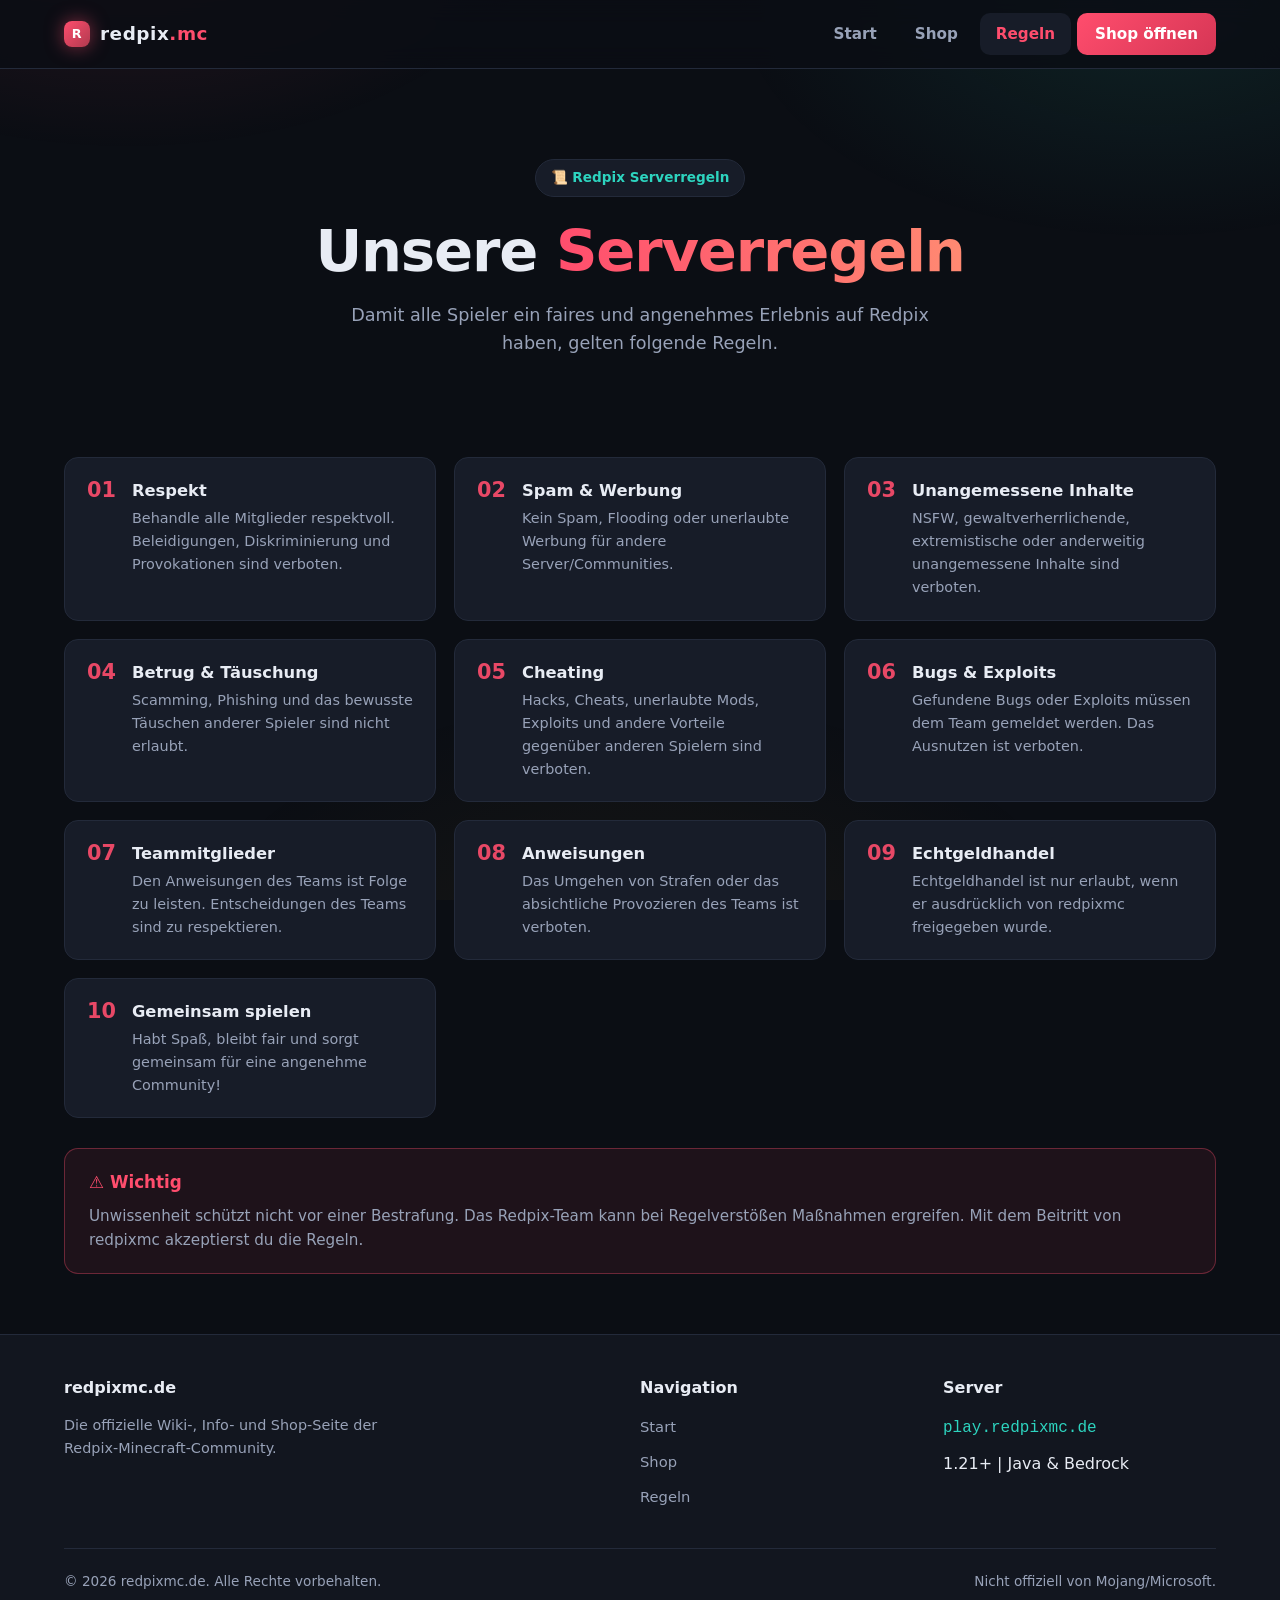
==== regeln.html @ 822d535b "Add files via upload" ====
<!DOCTYPE html>
<html lang="de">
<head>
  <meta charset="UTF-8">
  <meta name="viewport" content="width=device-width, initial-scale=1.0">
  <title>Serverregeln – redpixmc.de</title>
  <meta name="description" content="Die offiziellen Serverregeln der Redpix-Minecraft-Community. Lies die Regeln, bevor du redpixmc.de betrittst.">
  <link rel="stylesheet" href="assets/css/style.css">
  <link rel="icon" href="data:image/svg+xml,<svg xmlns='http://www.w3.org/2000/svg' viewBox='0 0 100 100'><rect width='100' height='100' rx='22' fill='%23ff4d6d'/><text x='50' y='70' font-size='60' text-anchor='middle' fill='white' font-family='Arial' font-weight='bold'>R</text></svg>">
</head>
<body>
  <header class="nav" id="nav-bar"></header>

  <main>
    <section class="hero">
      <div class="container">
        <span class="hero-eyebrow">📜 Redpix Serverregeln</span>
        <h1>Unsere <span class="grad">Serverregeln</span></h1>
        <p class="lead">Damit alle Spieler ein faires und angenehmes Erlebnis auf Redpix haben, gelten folgende Regeln.</p>
      </div>
    </section>

    <section class="section" style="padding-top:0">
      <div class="container">
        <div class="rules-grid">
          <div class="rule">
            <div class="rnum">01</div>
            <div>
              <h3>Respekt</h3>
              <p>Behandle alle Mitglieder respektvoll. Beleidigungen, Diskriminierung und Provokationen sind verboten.</p>
            </div>
          </div>

          <div class="rule">
            <div class="rnum">02</div>
            <div>
              <h3>Spam &amp; Werbung</h3>
              <p>Kein Spam, Flooding oder unerlaubte Werbung für andere Server/Communities.</p>
            </div>
          </div>

          <div class="rule">
            <div class="rnum">03</div>
            <div>
              <h3>Unangemessene Inhalte</h3>
              <p>NSFW, gewaltverherrlichende, extremistische oder anderweitig unangemessene Inhalte sind verboten.</p>
            </div>
          </div>

          <div class="rule">
            <div class="rnum">04</div>
            <div>
              <h3>Betrug &amp; Täuschung</h3>
              <p>Scamming, Phishing und das bewusste Täuschen anderer Spieler sind nicht erlaubt.</p>
            </div>
          </div>

          <div class="rule">
            <div class="rnum">05</div>
            <div>
              <h3>Cheating</h3>
              <p>Hacks, Cheats, unerlaubte Mods, Exploits und andere Vorteile gegenüber anderen Spielern sind verboten.</p>
            </div>
          </div>

          <div class="rule">
            <div class="rnum">06</div>
            <div>
              <h3>Bugs &amp; Exploits</h3>
              <p>Gefundene Bugs oder Exploits müssen dem Team gemeldet werden. Das Ausnutzen ist verboten.</p>
            </div>
          </div>

          <div class="rule">
            <div class="rnum">07</div>
            <div>
              <h3>Teammitglieder</h3>
              <p>Den Anweisungen des Teams ist Folge zu leisten. Entscheidungen des Teams sind zu respektieren.</p>
            </div>
          </div>

          <div class="rule">
            <div class="rnum">08</div>
            <div>
              <h3>Anweisungen</h3>
              <p>Das Umgehen von Strafen oder das absichtliche Provozieren des Teams ist verboten.</p>
            </div>
          </div>

          <div class="rule">
            <div class="rnum">09</div>
            <div>
              <h3>Echtgeldhandel</h3>
              <p>Echtgeldhandel ist nur erlaubt, wenn er ausdrücklich von redpixmc freigegeben wurde.</p>
            </div>
          </div>

          <div class="rule">
            <div class="rnum">10</div>
            <div>
              <h3>Gemeinsam spielen</h3>
              <p>Habt Spaß, bleibt fair und sorgt gemeinsam für eine angenehme Community!</p>
            </div>
          </div>
        </div>

        <div class="rule-warning">
          <h3>⚠️ Wichtig</h3>
          <p>Unwissenheit schützt nicht vor einer Bestrafung. Das Redpix-Team kann bei Regelverstößen Maßnahmen ergreifen. Mit dem Beitritt von redpixmc akzeptierst du die Regeln.</p>
        </div>
      </div>
    </section>
  </main>

  <footer class="footer" id="site-footer"></footer>

  <script src="assets/js/main.js"></script>
</body>
</html>
---- assets/css/style.css ----
:root {
  --bg: #0b0e14;
  --bg-soft: #12161f;
  --bg-card: #171c28;
  --bg-card-hover: #1d2333;
  --border: #232a3a;
  --text: #e8ecf4;
  --text-muted: #98a2b8;
  --primary: #ff4d6d;
  --primary-dark: #d63655;
  --accent: #2dd4bf;
  --gold: #fbbf24;
  --radius: 14px;
  --shadow: 0 8px 30px rgba(0, 0, 0, 0.35);
}

* {
  margin: 0;
  padding: 0;
  box-sizing: border-box;
}

html {
  scroll-behavior: smooth;
}

body {
  font-family: "Segoe UI", system-ui, -apple-system, Roboto, sans-serif;
  background: var(--bg);
  color: var(--text);
  line-height: 1.6;
  min-height: 100vh;
  display: flex;
  flex-direction: column;
  position: relative;
  overflow-x: hidden;
}

body::before {
  content: "";
  position: fixed;
  inset: 0;
  background:
    radial-gradient(700px 400px at 10% -10%, rgba(255, 77, 109, 0.12), transparent 60%),
    radial-gradient(700px 400px at 90% 0%, rgba(45, 212, 191, 0.10), transparent 60%),
    radial-gradient(800px 500px at 50% 110%, rgba(251, 191, 36, 0.06), transparent 60%);
  z-index: -1;
  pointer-events: none;
}

a {
  color: inherit;
  text-decoration: none;
}

img {
  max-width: 100%;
  display: block;
}

.container {
  width: 100%;
  max-width: 1200px;
  margin: 0 auto;
  padding: 0 24px;
}

/* ---------- NAV BAR ---------- */
.nav {
  position: sticky;
  top: 0;
  z-index: 100;
  background: rgba(11, 14, 20, 0.85);
  backdrop-filter: blur(12px);
  border-bottom: 1px solid var(--border);
}

.nav-inner {
  display: flex;
  align-items: center;
  justify-content: space-between;
  height: 68px;
  gap: 16px;
}

.nav-logo {
  display: flex;
  align-items: center;
  gap: 10px;
  font-weight: 800;
  font-size: 1.15rem;
  letter-spacing: 0.03em;
}

.nav-logo .dot {
  width: 26px;
  height: 26px;
  border-radius: 8px;
  background: linear-gradient(135deg, #ff4d6d, #b03a4f);
  box-shadow: 0 0 18px rgba(255, 77, 109, 0.5);
  display: inline-flex;
  align-items: center;
  justify-content: center;
  font-size: 0.8rem;
  color: #fff;
}

.nav-links {
  display: flex;
  gap: 6px;
  align-items: center;
}

.nav-links a {
  padding: 9px 16px;
  border-radius: 10px;
  font-weight: 600;
  font-size: 0.95rem;
  color: var(--text-muted);
  transition: background 0.2s, color 0.2s;
}

.nav-links a:hover,
.nav-links a.active {
  background: var(--bg-card);
  color: var(--text);
}

.nav-links a.active {
  color: var(--primary);
}

.nav-cta {
  background: linear-gradient(135deg, var(--primary), var(--primary-dark)) !important;
  color: #fff !important;
  padding: 9px 18px !important;
}

.nav-cta:hover {
  opacity: 0.9;
  color: #fff !important;
}

.nav-toggle {
  display: none;
  background: none;
  border: 1px solid var(--border);
  color: var(--text);
  font-size: 1.4rem;
  width: 44px;
  height: 44px;
  border-radius: 10px;
  cursor: pointer;
  line-height: 1;
}

/* ---------- HERO ---------- */
.hero {
  text-align: center;
  padding: 90px 0 70px;
}

.hero-eyebrow {
  display: inline-flex;
  align-items: center;
  gap: 8px;
  background: var(--bg-card);
  border: 1px solid var(--border);
  padding: 7px 15px;
  border-radius: 100px;
  font-size: 0.85rem;
  font-weight: 600;
  color: var(--accent);
  margin-bottom: 22px;
}

.hero-eyebrow .pulse {
  width: 8px;
  height: 8px;
  border-radius: 50%;
  background: var(--accent);
  box-shadow: 0 0 0 0 rgba(45, 212, 191, 0.6);
  animation: pulse 2s infinite;
}

@keyframes pulse {
  0% { box-shadow: 0 0 0 0 rgba(45, 212, 191, 0.6); }
  70% { box-shadow: 0 0 0 8px rgba(45, 212, 191, 0); }
  100% { box-shadow: 0 0 0 0 rgba(45, 212, 191, 0); }
}

.hero h1 {
  font-size: clamp(2.2rem, 5vw, 3.6rem);
  font-weight: 800;
  letter-spacing: -0.02em;
  line-height: 1.15;
  margin-bottom: 16px;
}

.hero h1 .grad {
  background: linear-gradient(90deg, var(--primary), #ff8a72);
  -webkit-background-clip: text;
  background-clip: text;
  color: transparent;
}

.hero p.lead {
  max-width: 640px;
  margin: 0 auto 30px;
  color: var(--text-muted);
  font-size: 1.1rem;
}

.btn {
  display: inline-block;
  padding: 13px 26px;
  border-radius: 12px;
  font-weight: 700;
  font-size: 1rem;
  transition: transform 0.15s, box-shadow 0.15s, opacity 0.15s;
}

.btn:hover {
  transform: translateY(-2px);
}

.btn-primary {
  background: linear-gradient(135deg, var(--primary), var(--primary-dark));
  color: #fff;
  box-shadow: 0 6px 20px rgba(255, 77, 109, 0.35);
}

.btn-secondary {
  background: var(--bg-card);
  border: 1px solid var(--border);
  color: var(--text);
}

.btn-gold {
  background: linear-gradient(135deg, var(--gold), #f59e0b);
  color: #1a1206;
  box-shadow: 0 6px 20px rgba(251, 191, 36, 0.3);
}

.hero-actions {
  display: flex;
  gap: 14px;
  justify-content: center;
  flex-wrap: wrap;
}

.hero-meta {
  display: flex;
  gap: 12px;
  justify-content: center;
  flex-wrap: wrap;
  margin-top: 34px;
}

.meta-chip {
  display: flex;
  align-items: center;
  gap: 8px;
  background: var(--bg-card);
  border: 1px solid var(--border);
  padding: 9px 16px;
  border-radius: 100px;
  font-size: 0.88rem;
  color: var(--text-muted);
}

.meta-chip .key {
  font-family: "Consolas", "Courier New", monospace;
  font-weight: 700;
  color: var(--accent);
  background: rgba(45, 212, 191, 0.1);
  padding: 3px 9px;
  border-radius: 7px;
}

/* ---------- SECTION -------- */
.section {
  padding: 60px 0;
}

.section-head {
  text-align: center;
  max-width: 620px;
  margin: 0 auto 44px;
}

.section-head .tag {
  color: var(--primary);
  font-weight: 700;
  text-transform: uppercase;
  letter-spacing: 0.12em;
  font-size: 0.8rem;
  margin-bottom: 10px;
}

.section-head h2 {
  font-size: clamp(1.7rem, 3.5vw, 2.4rem);
  font-weight: 800;
  letter-spacing: -0.01em;
  margin-bottom: 10px;
}

.section-head p {
  color: var(--text-muted);
}

/* ---------- FEATURES ------- */
.features {
  display: grid;
  grid-template-columns: repeat(auto-fit, minmax(240px, 1fr));
  gap: 20px;
}

.feature {
  background: var(--bg-card);
  border: 1px solid var(--border);
  border-radius: var(--radius);
  padding: 26px 22px;
  transition: transform 0.2s, border-color 0.2s, background 0.2s;
}

.feature:hover {
  transform: translateY(-4px);
  border-color: var(--primary);
  background: var(--bg-card-hover);
}

.feature .icon {
  width: 50px;
  height: 50px;
  border-radius: 12px;
  display: flex;
  align-items: center;
  justify-content: center;
  font-size: 1.5rem;
  margin-bottom: 16px;
  background: linear-gradient(135deg, rgba(255, 77, 109, 0.18), rgba(255, 77, 109, 0.05));
  border: 1px solid rgba(255, 77, 109, 0.2);
}

.feature h3 {
  font-size: 1.1rem;
  margin-bottom: 7px;
}

.feature p {
  color: var(--text-muted);
  font-size: 0.93rem;
}

/* ---------- INFO BAND ------- */
.info-about {
  background: var(--bg-soft);
  border: 1px solid var(--border);
  border-radius: var(--radius);
  padding: 34px 32px;
  display: grid;
  grid-template-columns: 1fr 1fr;
  gap: 28px;
  align-items: center;
}

.info-about h2 {
  font-size: 1.5rem;
  margin-bottom: 12px;
}

.info-about p {
  color: var(--text-muted);
}

.info-about ul {
  list-style: none;
}

.info-about ul li {
  display: flex;
  gap: 10px;
  align-items: center;
  padding: 8px 0;
  border-bottom: 1px dashed var(--border);
  font-size: 0.95rem;
}

.info-about ul li:last-child {
  border-bottom: none;
}

.info-about ul li .tick {
  color: var(--accent);
  font-weight: 700;
}

/* ---------- PRICING -------- */
.pricing {
  display: grid;
  grid-template-columns: repeat(auto-fit, minmax(250px, 1fr));
  gap: 22px;
}

.card {
  background: var(--bg-card);
  border: 1px solid var(--border);
  border-radius: var(--radius);
  padding: 30px 24px;
  display: flex;
  flex-direction: column;
  position: relative;
  transition: transform 0.2s, border-color 0.2s, box-shadow 0.2s;
}

.card:hover {
  transform: translateY(-5px);
  border-color: var(--primary);
  box-shadow: var(--shadow);
}

.card.legend,
.card.featured {
  border-color: var(--primary);
  background: linear-gradient(180deg, rgba(255, 77, 109, 0.08), var(--bg-card));
}

.card .badge {
  position: absolute;
  top: -13px;
  left: 50%;
  transform: translateX(-50%);
  background: linear-gradient(135deg, var(--gold), #d97706);
  color: #1a1206;
  font-size: 0.72rem;
  font-weight: 800;
  text-transform: uppercase;
  letter-spacing: 0.08em;
  padding: 5px 14px;
  border-radius: 100px;
  white-space: nowrap;
}

.card h3 {
  display: flex;
  align-items: center;
  gap: 9px;
  font-size: 1.15rem;
  margin-bottom: 4px;
}

.card h3 .emoji {
  font-size: 1.2rem;
}

.card .tier {
  font-size: 0.8rem;
  font-weight: 700;
  color: var(--text-muted);
  margin-bottom: 18px;
}

.card .price {
  font-size: 2.1rem;
  font-weight: 800;
  margin: 4px 0 2px;
}

.card .price small {
  font-size: 1rem;
  color: var(--text-muted);
  font-weight: 600;
}

.card .desc {
  color: var(--text-muted);
  font-size: 0.9rem;
  margin-bottom: 18px;
  min-height: 3em;
}

.card ul {
  list-style: none;
  flex: 1;
  margin: 0 0 22px;
}

.card ul li {
  display: flex;
  gap: 9px;
  align-items: flex-start;
  padding: 6px 0;
  font-size: 0.9rem;
  color: var(--text);
}

.card ul li::before {
  content: "✓";
  color: var(--accent);
  font-weight: 700;
  flex-shrink: 0;
}

.card .btn {
  text-align: center;
}

/* ---------- PAKETE ---------- */
.packages {
  display: grid;
  grid-template-columns: repeat(auto-fit, minmax(280px, 1fr));
  gap: 22px;
}

.package {
  background: var(--bg-card);
  border: 1px solid var(--border);
  border-radius: var(--radius);
  padding: 28px 24px;
  position: relative;
  transition: transform 0.2s, border-color 0.2s;
}

.package:hover {
  transform: translateY(-4px);
  border-color: var(--accent);
}

.package .badge {
  position: absolute;
  top: -12px;
  right: 18px;
  background: linear-gradient(135deg, var(--primary), var(--primary-dark));
  color: #fff;
  font-size: 0.72rem;
  font-weight: 800;
  text-transform: uppercase;
  padding: 5px 12px;
  border-radius: 100px;
}

.package .picon {
  font-size: 2rem;
  margin-bottom: 10px;
}

.package h3 {
  font-size: 1.2rem;
  margin-bottom: 2px;
}

.package .price {
  font-size: 1.9rem;
  font-weight: 800;
  margin: 6px 0 14px;
}

.package ul {
  list-style: none;
  margin-bottom: 20px;
}

.package ul li {
  display: flex;
  gap: 9px;
  padding: 5px 0;
  font-size: 0.9rem;
}

.package ul li::before {
  content: "•";
  color: var(--accent);
  font-weight: 700;
}

.package .btn {
  width: 100%;
  text-align: center;
}

/* ---------- HINWEIS ------- */
.notice {
  display: flex;
  gap: 14px;
  background: rgba(251, 191, 36, 0.08);
  border: 1px solid rgba(251, 191, 36, 0.3);
  border-radius: var(--radius);
  padding: 18px 20px;
  margin-top: 36px;
}

.notice .nicon {
  font-size: 1.4rem;
  flex-shrink: 0;
}

.notice p {
  color: var(--text-muted);
  font-size: 0.92rem;
}

.notice p strong {
  color: var(--gold);
}

/* ---------- RULES ---------- */
.rules-grid {
  display: grid;
  grid-template-columns: repeat(auto-fill, minmax(300px, 1fr));
  gap: 18px;
}

.rule {
  background: var(--bg-card);
  border: 1px solid var(--border);
  border-radius: var(--radius);
  padding: 20px 22px;
  display: flex;
  gap: 16px;
  align-items: flex-start;
  transition: border-color 0.2s, background 0.2s;
}

.rule:hover {
  border-color: var(--primary);
  background: var(--bg-card-hover);
}

.rule .rnum {
  font-size: 1.3rem;
  font-weight: 800;
  color: var(--primary);
  opacity: 0.9;
  line-height: 1;
  margin-top: 2px;
}

.rule h3 {
  font-size: 1.02rem;
  margin-bottom: 3px;
}

.rule p {
  color: var(--text-muted);
  font-size: 0.9rem;
}

.rule-warning {
  margin-top: 30px;
  background: rgba(255, 77, 109, 0.08);
  border: 1px solid rgba(255, 77, 109, 0.35);
  border-radius: var(--radius);
  padding: 20px 24px;
}

.rule-warning h3 {
  color: var(--primary);
  margin-bottom: 8px;
  font-size: 1.05rem;
}

.rule-warning p {
  color: var(--text-muted);
  font-size: 0.95rem;
}

/* ---------- FOOTER -------- */
.footer {
  margin-top: auto;
  border-top: 1px solid var(--border);
  background: var(--bg-soft);
  padding: 40px 0 28px;
}

.footer-grid {
  display: grid;
  grid-template-columns: 2fr 1fr 1fr;
  gap: 30px;
  margin-bottom: 30px;
}

.footer h4 {
  color: var(--text);
  margin-bottom: 14px;
  font-size: 1rem;
}

.footer p {
  color: var(--text-muted);
  font-size: 0.9rem;
  max-width: 320px;
}

.footer ul {
  list-style: none;
}

.footer ul li {
  margin-bottom: 9px;
}

.footer ul li a {
  color: var(--text-muted);
  font-size: 0.92rem;
  transition: color 0.2s;
}

.footer ul li a:hover {
  color: var(--primary);
}

.footer-bottom {
  border-top: 1px solid var(--border);
  padding-top: 22px;
  display: flex;
  justify-content: space-between;
  align-items: center;
  flex-wrap: wrap;
  gap: 12px;
  color: var(--text-muted);
  font-size: 0.85rem;
}

/* ---------- RESPONSIVE ---- */
@media (max-width: 860px) {
  .nav-toggle {
    display: inline-flex;
    align-items: center;
    justify-content: center;
  }

  .nav-links {
    position: absolute;
    top: 68px;
    left: 0;
    right: 0;
    background: var(--bg);
    border-bottom: 1px solid var(--border);
    flex-direction: column;
    align-items: stretch;
    padding: 12px 24px;
    gap: 6px;
    display: none;
  }

  .nav-links.open {
    display: flex;
  }

  .nav-links a {
    padding: 13px 16px;
  }

  .info-about {
    grid-template-columns: 1fr;
  }

  .footer-grid {
    grid-template-columns: 1fr 1fr;
  }
}

@media (max-width: 540px) {
  .footer-grid {
    grid-template-columns: 1fr;
  }

  .footer-bottom {
    flex-direction: column;
    text-align: center;
  }
}
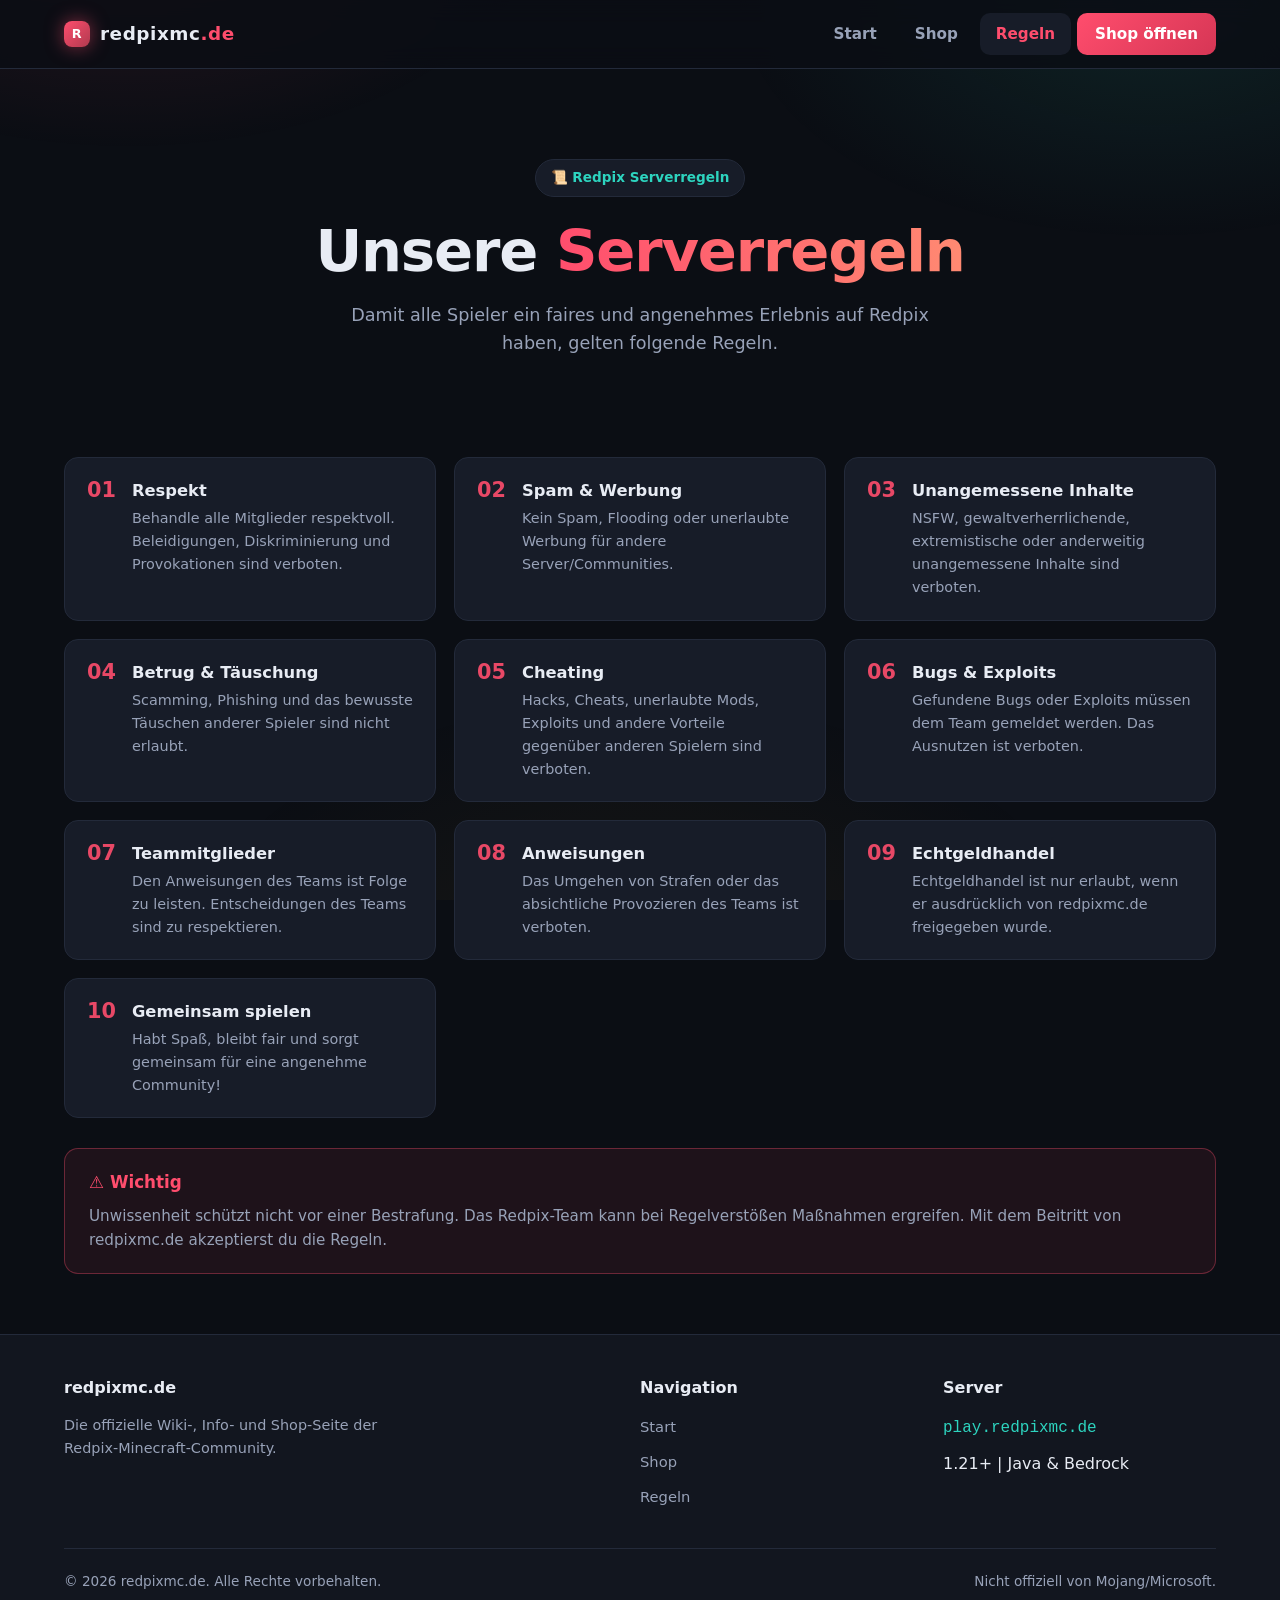
==== commit 5d2bf9a8: "Add files via upload" ====
--- a/regeln.html
+++ b/regeln.html
@@ -91,7 +91,7 @@
             <div class="rnum">09</div>
             <div>
               <h3>Echtgeldhandel</h3>
-              <p>Echtgeldhandel ist nur erlaubt, wenn er ausdrücklich von redpixmc freigegeben wurde.</p>
+              <p>Echtgeldhandel ist nur erlaubt, wenn er ausdrücklich von redpixmc.de freigegeben wurde.</p>
             </div>
           </div>
 
@@ -106,7 +106,7 @@
 
         <div class="rule-warning">
           <h3>⚠️ Wichtig</h3>
-          <p>Unwissenheit schützt nicht vor einer Bestrafung. Das Redpix-Team kann bei Regelverstößen Maßnahmen ergreifen. Mit dem Beitritt von redpixmc akzeptierst du die Regeln.</p>
+          <p>Unwissenheit schützt nicht vor einer Bestrafung. Das Redpix-Team kann bei Regelverstößen Maßnahmen ergreifen. Mit dem Beitritt von redpixmc.de akzeptierst du die Regeln.</p>
         </div>
       </div>
     </section>
